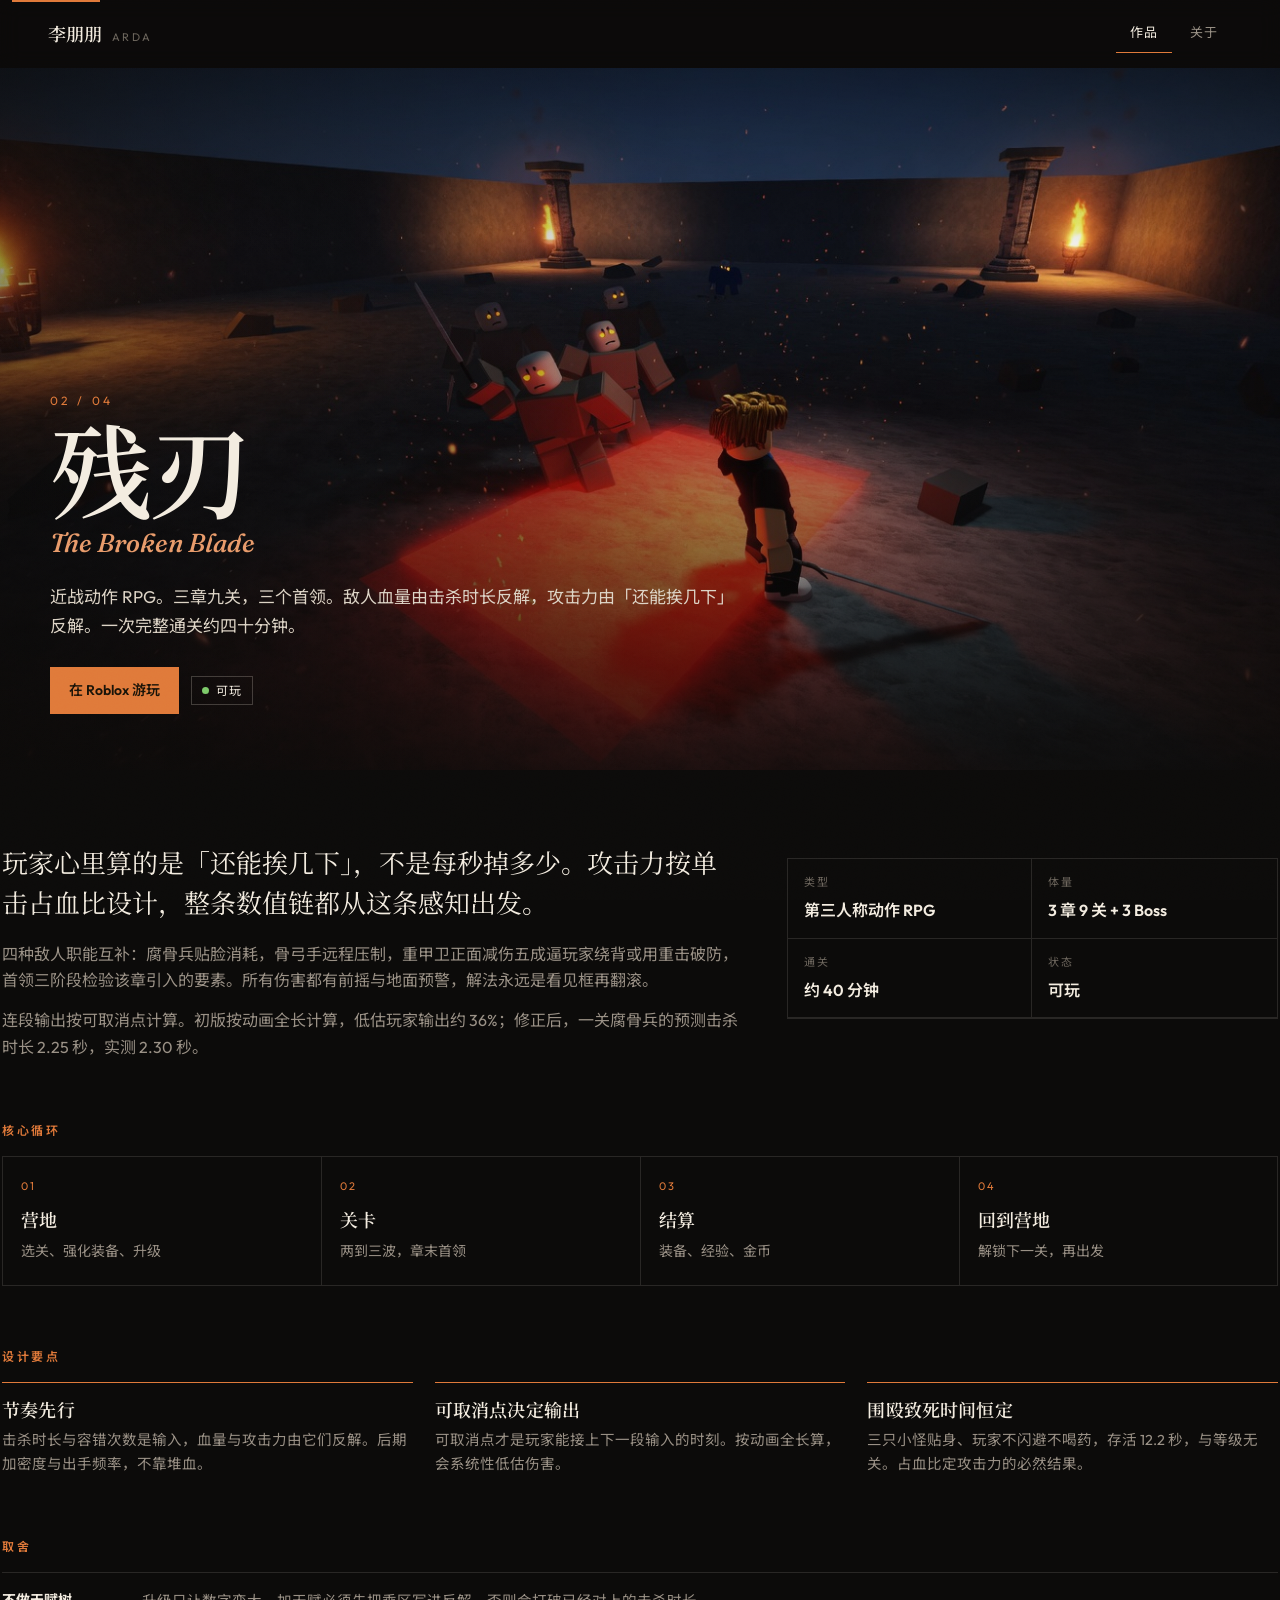
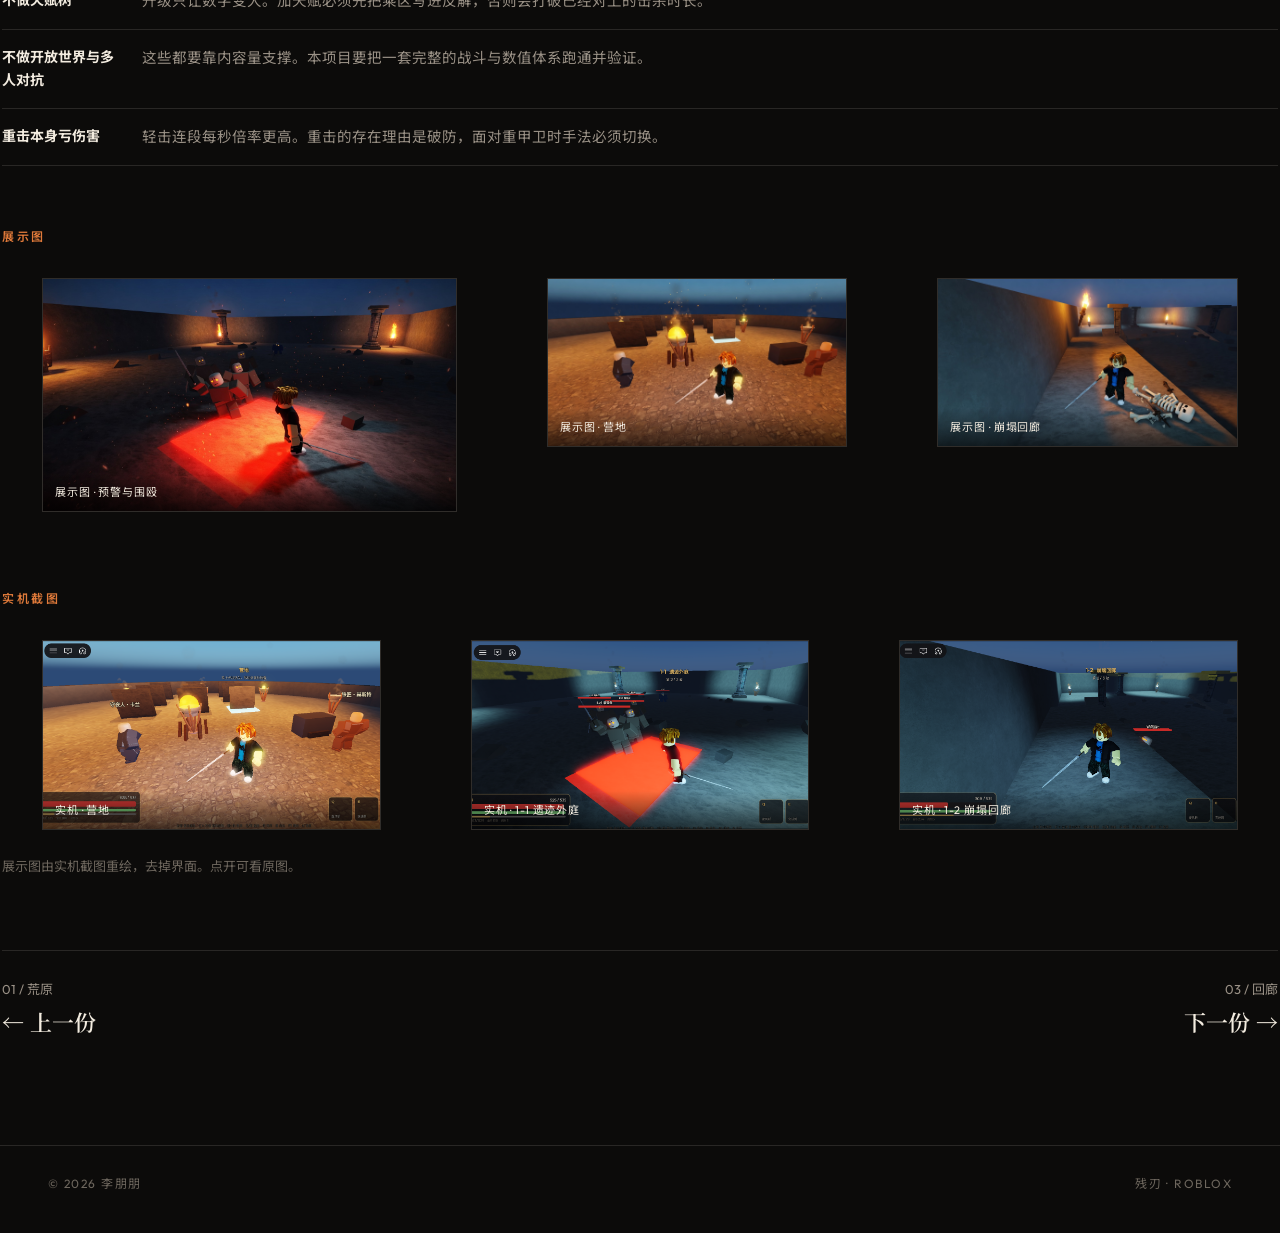
==== games/blade.html @ 86ab89c6 "Add files via upload" ====
<!doctype html>
<html lang="zh-CN" data-world="blade">
<head>
<meta charset="utf-8">
<meta name="viewport" content="width=device-width,initial-scale=1">
<title>残刃 · 李朋朋</title>
<meta name="description" content="《残刃》是一款 Roblox 第三人称动作 RPG。三章九关，敌人数值全部由击杀时长与容错次数反解。">
<meta name="theme-color" content="#0c0b0a">
<link rel="icon" href="../favicon.svg" type="image/svg+xml">
<link rel="preconnect" href="https://fonts.googleapis.com">
<link rel="preconnect" href="https://fonts.gstatic.com" crossorigin>
<link href="https://fonts.googleapis.com/css2?family=Fraunces:ital,opsz,wght@0,9..144,500;0,9..144,600;1,9..144,500&family=Noto+Sans+SC:wght@400;500;600;700&family=Noto+Serif+SC:wght@500;600;700&family=Outfit:wght@400;500;600;700&display=swap" rel="stylesheet">
<link rel="stylesheet" href="../css/site.css">
<script>document.documentElement.classList.add("js")</script>
</head>
<body data-world="blade">
<a class="skip" href="#main">跳到内容</a>
<div class="grain" aria-hidden="true"></div>

<header class="site-head">
  <a class="logo" href="../index.html">
    <span class="cn">李朋朋</span>
    <span class="en">Arda</span>
  </a>
  <nav class="site-nav">
    <a href="../index.html#works" class="on">作品</a>
    <a href="../index.html#about">关于</a>
  </nav>
</header>

<main id="main">
  <section class="hero">
    <div class="shot"><img src="../assets/art/blade-hero.jpg" alt="《残刃》展示图：红色预警上的对峙"></div>
    <div class="veil" aria-hidden="true"></div>
    <div class="hero-copy">
      <span class="no">02 / 04</span>
      <h1>残刃</h1>
      <p class="en">The Broken Blade</p>
      <p class="lede">近战动作 RPG。三章九关，三个首领。敌人血量由击杀时长反解，攻击力由「还能挨几下」反解。一次完整通关约四十分钟。</p>
      <div class="hero-actions">
        <a class="btn solid" href="https://www.roblox.com/games/122308699895226" target="_blank" rel="noopener">在 Roblox 游玩</a>
        <span class="pill live"><i></i>可玩</span>
      </div>
    </div>
  </section>

  <section class="dossier wrap">
    <div class="dossier-grid">
      <div class="reveal">
        <p class="pitch">玩家心里算的是「还能挨几下」，不是每秒掉多少。攻击力按单击占血比设计，整条数值链都从这条感知出发。</p>
        <p class="body-copy">四种敌人职能互补：腐骨兵贴脸消耗，骨弓手远程压制，重甲卫正面减伤五成逼玩家绕背或用重击破防，首领三阶段检验该章引入的要素。所有伤害都有前摇与地面预警，解法永远是看见框再翻滚。</p>
        <p class="body-copy">连段输出按可取消点计算。初版按动画全长计算，低估玩家输出约 36%；修正后，一关腐骨兵的预测击杀时长 2.25 秒，实测 2.30 秒。</p>
      </div>
      <dl class="specs reveal">
        <div><dt>类型</dt><dd>第三人称动作 RPG</dd></div>
        <div><dt>体量</dt><dd>3 章 9 关 + 3 Boss</dd></div>
        <div><dt>通关</dt><dd>约 40 分钟</dd></div>
        <div><dt>状态</dt><dd>可玩</dd></div>
      </dl>
    </div>

    <div class="block reveal">
      <h3>核心循环</h3>
      <ol class="loop">
        <li><b>营地</b><span>选关、强化装备、升级</span></li>
        <li><b>关卡</b><span>两到三波，章末首领</span></li>
        <li><b>结算</b><span>装备、经验、金币</span></li>
        <li><b>回到营地</b><span>解锁下一关，再出发</span></li>
      </ol>
    </div>

    <div class="block reveal">
      <h3>设计要点</h3>
      <div class="pillars">
        <div class="pillar">
          <h4>节奏先行</h4>
          <p>击杀时长与容错次数是输入，血量与攻击力由它们反解。后期加密度与出手频率，不靠堆血。</p>
        </div>
        <div class="pillar">
          <h4>可取消点决定输出</h4>
          <p>可取消点才是玩家能接上下一段输入的时刻。按动画全长算，会系统性低估伤害。</p>
        </div>
        <div class="pillar">
          <h4>围殴致死时间恒定</h4>
          <p>三只小怪贴身、玩家不闪避不喝药，存活 12.2 秒，与等级无关。占血比定攻击力的必然结果。</p>
        </div>
      </div>
    </div>

    <div class="block reveal">
      <h3>取舍</h3>
      <ul class="cuts">
        <li><b>不做天赋树</b><span>升级只让数字变大。加天赋必须先把乘区写进反解，否则会打破已经对上的击杀时长。</span></li>
        <li><b>不做开放世界与多人对抗</b><span>这些都要靠内容量支撑。本项目要把一套完整的战斗与数值体系跑通并验证。</span></li>
        <li><b>重击本身亏伤害</b><span>轻击连段每秒倍率更高。重击的存在理由是破防，面对重甲卫时手法必须切换。</span></li>
      </ul>
    </div>

    <div class="block reveal">
      <h3>展示图</h3>
      <div class="stills three">
        <figure class="frame">
          <img src="../assets/art/blade-hero.jpg" alt="红色预警上的对峙">
          <figcaption>展示图 · 预警与围殴</figcaption>
        </figure>
        <figure class="frame">
          <img src="../assets/art/blade-camp.jpg" alt="海边营地">
          <figcaption>展示图 · 营地</figcaption>
        </figure>
        <figure class="frame">
          <img src="../assets/art/blade-corridor.jpg" alt="走廊里的残局">
          <figcaption>展示图 · 崩塌回廊</figcaption>
        </figure>
      </div>
    </div>

    <div class="block reveal">
      <h3>实机截图</h3>
      <div class="shots">
        <figure class="frame" data-full="../assets/shots/blade-1.png">
          <img src="../assets/shots/blade-1.png" alt="营地：守夜人与铁匠">
          <figcaption>实机 · 营地</figcaption>
        </figure>
        <figure class="frame" data-full="../assets/shots/blade-2.png">
          <img src="../assets/shots/blade-2.png" alt="遗迹外庭，角色踩在红色预警上">
          <figcaption>实机 · 1-1 遗迹外庭</figcaption>
        </figure>
        <figure class="frame" data-full="../assets/shots/blade-3.png">
          <img src="../assets/shots/blade-3.png" alt="崩塌回廊第二波">
          <figcaption>实机 · 1-2 崩塌回廊</figcaption>
        </figure>
      </div>
      <p class="note">展示图由实机截图重绘，去掉界面。点开可看原图。</p>
    </div>

    <nav class="pager">
      <a href="wasteland.html"><span>01 / 荒原</span><strong>← 上一份</strong></a>
      <a href="ward.html"><span>03 / 回廊</span><strong>下一份 →</strong></a>
    </nav>
  </section>
</main>

<footer class="site-foot">
  <span>© <span id="yr">2026</span> 李朋朋</span>
  <span><a href="https://www.roblox.com/games/122308699895226" target="_blank" rel="noopener">残刃 · Roblox</a></span>
</footer>
<script src="../js/site.js"></script>
</body>
</html>
---- css/site.css ----
:root{
  --bg:#0c0b0a;
  --bg-2:#141210;
  --fg:#f3ece0;
  --muted:#9a9186;
  --faint:#6e675e;
  --line:rgba(243,236,224,.12);
  --line-strong:rgba(243,236,224,.22);
  --accent:#e6c36a;
  --serif:"Noto Serif SC","Songti SC","SimSun",Georgia,serif;
  --sans:"Outfit","Noto Sans SC","Segoe UI","PingFang SC","Microsoft YaHei",sans-serif;
  --display:"Fraunces","Noto Serif SC",Georgia,serif;
  --max:1180px;
  --pad:clamp(20px,4vw,48px);
}
[data-world="wasteland"]{--accent:#e6c36a;--accent-2:#9ecb6a}
[data-world="blade"]{--accent:#e07a3a;--accent-2:#f0c14a}
[data-world="ward"]{--accent:#c45c5c;--accent-2:#d4c4a8}
[data-world="delve"]{--accent:#e6b84d;--accent-2:#6db3c9}

*,*::before,*::after{box-sizing:border-box}
html{scroll-behavior:smooth;scroll-padding-top:72px;color-scheme:dark;background:var(--bg);max-width:100%}
body{
  margin:0;background:var(--bg);color:var(--fg);
  font-family:var(--sans);font-size:16px;line-height:1.65;
  -webkit-font-smoothing:antialiased;overflow-x:hidden;
  overflow-wrap:anywhere;max-width:100%;
}
img{display:block;max-width:100%;height:auto}
.world,.hero,.site-head,.intro,.about{max-width:100%}
a{color:inherit;text-decoration:none}
h1,h2,h3,h4{margin:0;font-family:var(--serif);font-weight:600;letter-spacing:.01em;line-height:1.18}
p{margin:0}
button,input{font:inherit}
::selection{background:var(--accent);color:#1a1408}
:focus-visible{outline:2px solid var(--accent);outline-offset:3px}

.skip{
  position:absolute;left:12px;top:-40px;z-index:100;
  background:var(--accent);color:#1a1408;padding:8px 12px;font-weight:600
}
.skip:focus{top:12px}

.grain{
  position:fixed;inset:0;pointer-events:none;z-index:40;opacity:.035;mix-blend-mode:overlay;
  background-image:url("data:image/svg+xml;utf8,<svg xmlns='http://www.w3.org/2000/svg' width='180' height='180'><filter id='n'><feTurbulence type='fractalNoise' baseFrequency='.85' numOctets='4' numOctaves='4' stitchTiles='stitch'/></filter><rect width='100%' height='100%' filter='url(%23n)'/></svg>");
}

.wrap{
  width:min(100%, calc(var(--max) + 2 * var(--pad)));
  padding-inline:var(--pad);
  margin-inline:auto;
}

/* ---------- header ---------- */
.site-head{
  position:sticky;top:0;z-index:50;
  display:flex;align-items:center;justify-content:space-between;gap:16px;
  width:100%;padding:0 var(--pad);height:68px;
  background:rgba(12,11,10,.42);
  backdrop-filter:blur(10px) saturate(1.15);
  border-bottom:1px solid transparent;
  transition:background .35s,border-color .35s
}
.site-head.stuck{
  background:rgba(12,11,10,.82);
  border-bottom-color:var(--line)
}
.logo{display:flex;align-items:baseline;gap:10px;min-width:0}
.logo .cn{font-family:var(--serif);font-size:18px;font-weight:600}
.logo .en{
  font-family:var(--sans);font-size:11px;letter-spacing:.22em;text-transform:uppercase;
  color:var(--faint)
}
.site-nav{display:flex;gap:4px;flex-shrink:0}
.site-nav a{
  padding:8px 14px;font-size:13px;letter-spacing:.08em;color:var(--muted);
  border-bottom:1px solid transparent;transition:color .2s,border-color .2s
}
.site-nav a:hover,.site-nav a.on{color:var(--fg);border-bottom-color:var(--accent)}

/* ---------- intro ---------- */
.intro{padding:88px 0 72px;position:relative}
.kicker{
  font-size:12px;letter-spacing:.28em;text-transform:uppercase;color:var(--accent);
  margin:0 0 22px
}
.intro h1{
  font-size:clamp(42px,8.4vw,108px);letter-spacing:-.03em;line-height:.96;
  font-weight:600
}
.intro h1 em{font-style:italic;font-family:var(--display);color:var(--accent);font-weight:500}
.lede{
  margin-top:28px;max-width:min(38em,100%);color:var(--muted);font-size:clamp(16px,1.6vw,18.5px);
  line-height:1.7
}
.toc{list-style:none;margin:56px 0 0;padding:0;border-top:1px solid var(--line)}
.toc a{
  display:grid;grid-template-columns:52px 1fr auto auto;gap:18px;align-items:baseline;
  padding:18px 4px;border-bottom:1px solid var(--line);
  transition:padding .35s cubic-bezier(.16,1,.3,1),background .3s
}
.toc a:hover{padding-left:14px;background:linear-gradient(90deg,color-mix(in srgb,var(--a,#e6c36a) 10%,transparent),transparent)}
.toc .no{font-size:12px;letter-spacing:.18em;color:var(--a,#e6c36a)}
.toc .ttl{font-family:var(--serif);font-size:clamp(22px,2.6vw,30px)}
.toc .en{font-size:12px;letter-spacing:.14em;text-transform:uppercase;color:var(--faint)}
.toc .genre{font-size:13px;color:var(--muted)}
@media(max-width:720px){
  .toc a{grid-template-columns:40px 1fr;gap:10px 16px}
  .toc .en,.toc .genre{grid-column:2}
}

/* ---------- world posters ---------- */
.world{
  position:relative;min-height:min(88vh,920px);color:#f6f1e8;isolation:isolate;
  display:flex;align-items:flex-end
}
.world .shot{
  position:absolute;inset:0;z-index:0;overflow:hidden
}
.world .shot img{
  width:100%;height:100%;object-fit:cover;transform:scale(1.04);
  transition:transform 1.6s cubic-bezier(.16,1,.3,1);filter:saturate(1.05)
}
.world:hover .shot img{transform:scale(1.1)}
.world .veil{
  position:absolute;inset:0;z-index:1;pointer-events:none;
  background:
    linear-gradient(90deg,rgba(8,7,6,.82) 0%,rgba(8,7,6,.38) 42%,rgba(8,7,6,.08) 72%),
    linear-gradient(180deg,rgba(8,7,6,.45) 0%,transparent 28%,rgba(8,7,6,.55) 100%)
}
.world[data-side="right"] .veil{
  background:
    linear-gradient(270deg,rgba(8,7,6,.84) 0%,rgba(8,7,6,.38) 42%,rgba(8,7,6,.08) 72%),
    linear-gradient(180deg,rgba(8,7,6,.45) 0%,transparent 28%,rgba(8,7,6,.55) 100%)
}
.world-copy{
  position:relative;z-index:2;padding:clamp(32px,6vh,72px) var(--pad) clamp(40px,7vh,80px);
  width:min(560px,100%);
}
.world[data-side="right"] .world-copy{margin-left:auto;text-align:right}
.world .no{
  display:block;font-size:12px;letter-spacing:.28em;color:var(--accent);margin-bottom:14px
}
.world h2{font-size:clamp(44px,7vw,88px);letter-spacing:-.03em;line-height:.92}
.world .en{
  display:block;margin-top:10px;font-family:var(--display);font-style:italic;
  font-size:clamp(16px,2vw,22px);color:color-mix(in srgb,var(--accent) 70%,#fff);font-weight:500
}
.world .one{margin-top:22px;font-size:16.5px;line-height:1.65;color:#ddd4c6;max-width:34em}
.world[data-side="right"] .one{margin-left:auto}
.world .meta{
  display:flex;flex-wrap:wrap;gap:10px 18px;align-items:center;margin-top:28px;
  font-size:13px;letter-spacing:.06em;color:var(--muted)
}
.world[data-side="right"] .meta{justify-content:flex-end}
.pill{
  display:inline-flex;align-items:center;gap:7px;
  border:1px solid var(--line-strong);padding:4px 10px;font-size:12px;letter-spacing:.08em
}
.pill i{width:7px;height:7px;border-radius:50%;background:var(--accent);display:block}
.pill.live i{background:#7dca6a}
.pill.wait i{background:#d4a24a}
.enter{
  display:inline-flex;align-items:center;gap:10px;margin-top:26px;
  font-size:14px;font-weight:600;letter-spacing:.08em;
  border-bottom:1px solid var(--accent);padding-bottom:4px;color:var(--fg)
}
.world[data-side="right"] .enter{flex-direction:row-reverse}
.enter:hover{gap:14px;transition:gap .25s}

/* ---------- about ---------- */
.about{padding:96px 0 40px;border-top:1px solid var(--line)}
.about h2{font-size:clamp(32px,5vw,56px);margin-bottom:8px}
.about-grid{display:grid;grid-template-columns:1.15fr .85fr;gap:48px;margin-top:36px;align-items:start}
.about p{color:var(--muted);font-size:16.5px}
.about p + p{margin-top:16px}
.method{list-style:none;margin:0;padding:0;border-top:1px solid var(--line)}
.method li{
  display:grid;grid-template-columns:36px 1fr;gap:14px;padding:14px 0;
  border-bottom:1px solid var(--line);font-size:15px
}
.method b{color:var(--accent);font-weight:600;font-size:12px;letter-spacing:.12em;padding-top:3px}
.contact-row{display:flex;flex-wrap:wrap;gap:12px;margin-top:28px}
.btn{
  display:inline-flex;align-items:center;gap:8px;
  padding:11px 18px;border:1px solid var(--line-strong);font-size:14px;font-weight:600;
  transition:background .2s,border-color .2s,color .2s
}
.btn:hover{background:var(--fg);color:var(--bg);border-color:var(--fg)}
.btn.solid{background:var(--accent);color:#1a1408;border-color:var(--accent)}
.btn.solid:hover{filter:brightness(1.08);background:var(--accent);color:#1a1408}
.btn.ghost{opacity:.62;pointer-events:none;cursor:default}

footer.site-foot{
  padding:28px var(--pad) 40px;margin-top:64px;border-top:1px solid var(--line);
  display:flex;justify-content:space-between;gap:16px;flex-wrap:wrap;
  font-size:12px;letter-spacing:.12em;text-transform:uppercase;color:var(--faint)
}
footer.site-foot a:hover{color:var(--fg)}

/* ---------- detail hero ---------- */
.hero{
  position:relative;min-height:min(78vh,820px);display:flex;align-items:flex-end;isolation:isolate
}
.hero .shot{position:absolute;inset:0;z-index:0}
.hero .shot img{width:100%;height:100%;object-fit:cover}
.hero .veil{
  position:absolute;inset:0;z-index:1;
  background:
    linear-gradient(180deg,rgba(12,11,10,.55) 0%,transparent 28%,rgba(12,11,10,.82) 100%),
    linear-gradient(90deg,rgba(12,11,10,.45),transparent 55%)
}
.hero-copy{
  position:relative;z-index:2;
  width:min(100%, calc(var(--max) + 2 * var(--pad)));
  padding:0 var(--pad) 56px;margin-inline:auto
}
.hero-copy .no{font-size:12px;letter-spacing:.28em;color:var(--accent)}
.hero-copy h1{font-size:clamp(48px,8vw,104px);letter-spacing:-.03em;margin-top:8px;line-height:.92}
.hero-copy .en{
  font-family:var(--display);font-style:italic;font-size:clamp(18px,2.2vw,26px);
  color:color-mix(in srgb,var(--accent) 75%,#fff);margin-top:8px;font-weight:500
}
.hero-copy .lede{margin-top:18px;max-width:40em;color:#ddd4c6;font-size:17px}
.hero-actions{display:flex;flex-wrap:wrap;gap:12px;margin-top:26px;align-items:center}

/* ---------- dossier ---------- */
.dossier{padding:72px 0 40px}
.dossier-grid{display:grid;grid-template-columns:1.2fr .8fr;gap:48px;align-items:start}
.dossier-grid > *{min-width:0}
.pitch{font-family:var(--serif);font-size:clamp(20px,2.2vw,26px);line-height:1.55}
.body-copy{margin-top:18px;color:var(--muted);font-size:16px}
.body-copy + .body-copy{margin-top:14px}
.specs{display:grid;grid-template-columns:1fr 1fr;border:1px solid var(--line)}
.specs div{padding:14px 16px;border-right:1px solid var(--line);border-bottom:1px solid var(--line)}
.specs div:nth-child(2n){border-right:0}
.specs dt{font-size:11px;letter-spacing:.16em;text-transform:uppercase;color:var(--faint)}
.specs dd{margin:6px 0 0;font-size:16px;font-weight:600}

.block{margin-top:64px}
.block h3{
  font-family:var(--sans);font-size:12px;letter-spacing:.22em;text-transform:uppercase;
  color:var(--accent);font-weight:600;margin-bottom:18px
}

.loop{list-style:none;margin:0;padding:0;display:grid;grid-template-columns:repeat(4,1fr);counter-reset:lp}
.loop li{
  padding:20px 18px 22px;border:1px solid var(--line);border-right:0;position:relative
}
.loop li:last-child{border-right:1px solid var(--line)}
.loop li::before{
  counter-increment:lp;content:counter(lp,decimal-leading-zero);
  display:block;font-size:11px;letter-spacing:.16em;color:var(--accent);margin-bottom:10px
}
.loop b{display:block;font-family:var(--serif);font-size:18px;font-weight:600;margin-bottom:6px}
.loop span{display:block;color:var(--muted);font-size:14px;line-height:1.55}

.pillars{display:grid;grid-template-columns:repeat(3,1fr);gap:22px}
.pillar{border-top:1px solid var(--accent);padding-top:16px}
.pillar h4{font-size:18px;margin-bottom:8px}
.pillar p{color:var(--muted);font-size:14.5px}

.cuts{list-style:none;margin:0;padding:0;border-top:1px solid var(--line)}
.cuts li{padding:16px 0;border-bottom:1px solid var(--line);display:grid;grid-template-columns:120px 1fr;gap:20px}
.cuts b{font-size:14px;color:var(--fg)}
.cuts span{color:var(--muted);font-size:14.5px}

.stills,.shots{display:grid;grid-template-columns:repeat(3,1fr);gap:10px}
.stills{grid-template-columns:1.4fr 1fr}
.stills.three{grid-template-columns:1.3fr 1fr 1fr}
.frame{
  position:relative;overflow:hidden;background:var(--bg-2);aspect-ratio:16/9;cursor:zoom-in;
  border:1px solid var(--line)
}
.frame img{width:100%;height:100%;object-fit:cover;transition:transform .7s cubic-bezier(.16,1,.3,1)}
.frame:hover img{transform:scale(1.05)}
.frame figcaption{
  position:absolute;left:0;right:0;bottom:0;padding:10px 12px;
  font-size:11px;letter-spacing:.08em;color:#f3ece0;
  background:linear-gradient(transparent,rgba(0,0,0,.65))
}
.note{margin-top:10px;font-size:13px;color:var(--faint)}

.pager{
  display:flex;justify-content:space-between;gap:16px;margin-top:72px;
  padding-top:28px;border-top:1px solid var(--line)
}
.pager a{display:flex;flex-direction:column;gap:4px;color:var(--muted);font-size:13px}
.pager a:last-child{text-align:right;margin-left:auto}
.pager a strong{font-family:var(--serif);font-size:22px;color:var(--fg);font-weight:600}
.pager a:hover strong{color:var(--accent)}

/* ---------- lightbox ---------- */
.lb{
  position:fixed;inset:0;z-index:80;background:rgba(6,5,4,.92);
  display:none;align-items:center;justify-content:center;padding:28px
}
.lb.open{display:flex}
.lb img{max-width:min(1200px,92vw);max-height:86vh;box-shadow:0 30px 80px rgba(0,0,0,.5)}
.lb .cap{position:absolute;bottom:18px;left:0;right:0;text-align:center;color:var(--muted);font-size:13px}
.lb .x,.lb .arr{
  position:absolute;background:transparent;border:1px solid var(--line-strong);color:var(--fg);
  width:42px;height:42px;cursor:pointer
}
.lb .x{top:18px;right:18px;font-size:20px}
.lb .arr{top:50%;transform:translateY(-50%);font-size:22px}
.lb .prev{left:18px}
.lb .next{right:18px}
.lb .x:hover,.lb .arr:hover{background:var(--fg);color:var(--bg)}

/* ---------- reveal ---------- */
.js .reveal{opacity:0;transform:translateY(22px);transition:opacity .8s cubic-bezier(.16,1,.3,1),transform .8s cubic-bezier(.16,1,.3,1)}
.js .reveal.in{opacity:1;transform:none}

@media(max-width:900px){
  .about-grid,.dossier-grid{grid-template-columns:1fr;gap:28px}
  .loop{grid-template-columns:1fr 1fr}
  .loop li:nth-child(2n){border-right:1px solid var(--line)}
  .pillars{grid-template-columns:1fr}
  .stills,.stills.three,.shots{grid-template-columns:1fr}
  .world[data-side="right"] .world-copy{margin-left:0;text-align:left}
  .world[data-side="right"] .one{margin-left:0}
  .world[data-side="right"] .meta{justify-content:flex-start}
  .world[data-side="right"] .enter{flex-direction:row}
  .world[data-side="right"] .veil,.world .veil{
    background:
      linear-gradient(180deg,rgba(8,7,6,.15) 0%,rgba(8,7,6,.2) 40%,rgba(8,7,6,.82) 100%)
  }
  .cuts li{grid-template-columns:1fr;gap:6px}
}
@media(max-width:560px){
  :root{--pad:16px}
  .intro{padding-top:48px}
  .loop{grid-template-columns:1fr}
  .loop li{border-right:1px solid var(--line)}
  .site-head{gap:6px;padding:0 12px;height:52px}
  .logo .en{display:none}
  .site-nav a{padding:7px 8px;font-size:13px}
  .specs{grid-template-columns:1fr}
  .specs div{border-right:0}
  .world{min-height:min(82vh,680px)}
  .hero{min-height:min(72vh,640px)}
  .hero-copy{padding-bottom:36px}
  .hero-copy .lede,.world .one,.pitch{font-size:15.5px}
}
@media (prefers-reduced-motion:reduce){
  *{animation:none !important;transition-duration:.01ms !important}
  .reveal{opacity:1;transform:none}
  html{scroll-behavior:auto}
  .world .shot img,.frame img{transform:none !important}
}
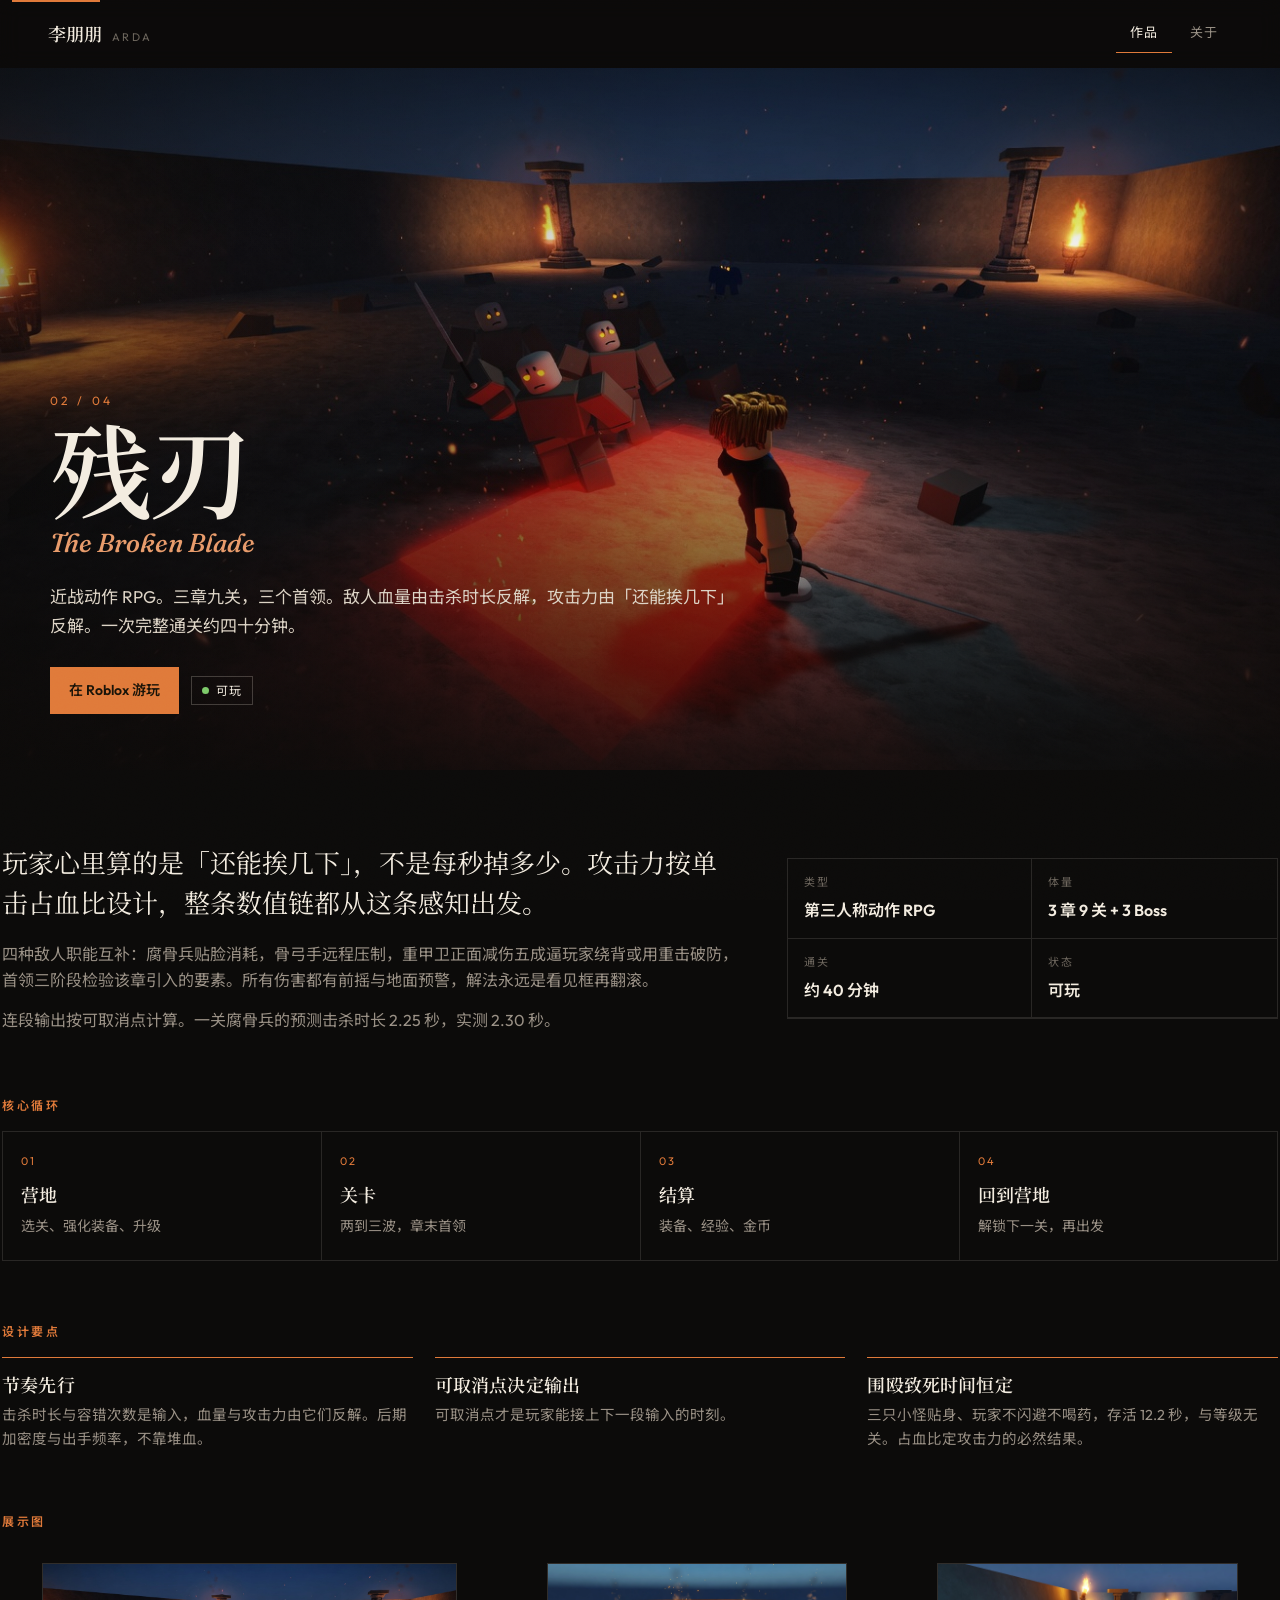
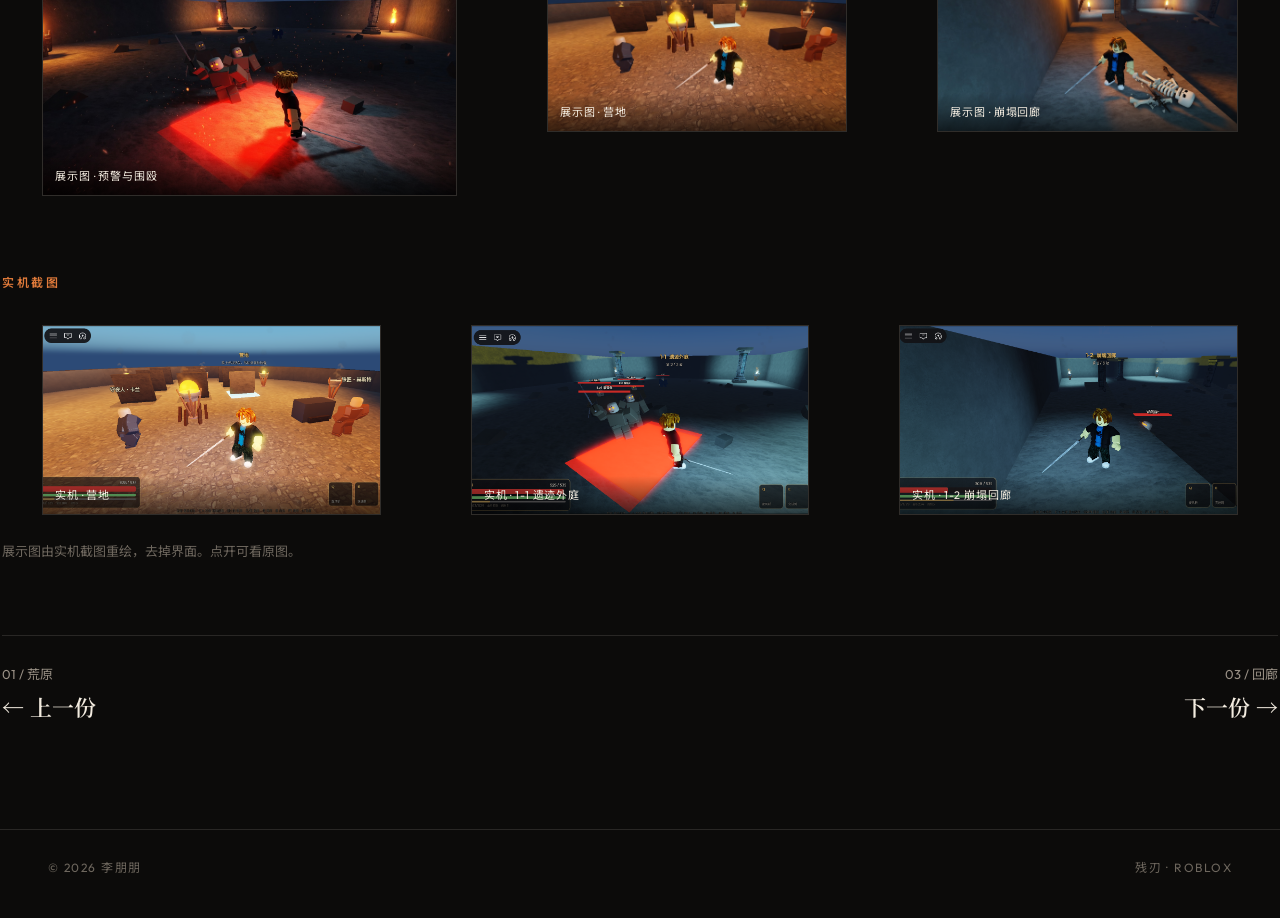
==== commit 42990647: "Add files via upload" ====
--- a/games/blade.html
+++ b/games/blade.html
@@ -49,7 +49,7 @@
       <div class="reveal">
         <p class="pitch">玩家心里算的是「还能挨几下」，不是每秒掉多少。攻击力按单击占血比设计，整条数值链都从这条感知出发。</p>
         <p class="body-copy">四种敌人职能互补：腐骨兵贴脸消耗，骨弓手远程压制，重甲卫正面减伤五成逼玩家绕背或用重击破防，首领三阶段检验该章引入的要素。所有伤害都有前摇与地面预警，解法永远是看见框再翻滚。</p>
-        <p class="body-copy">连段输出按可取消点计算。初版按动画全长计算，低估玩家输出约 36%；修正后，一关腐骨兵的预测击杀时长 2.25 秒，实测 2.30 秒。</p>
+        <p class="body-copy">连段输出按可取消点计算。一关腐骨兵的预测击杀时长 2.25 秒，实测 2.30 秒。</p>
       </div>
       <dl class="specs reveal">
         <div><dt>类型</dt><dd>第三人称动作 RPG</dd></div>
@@ -78,22 +78,13 @@
         </div>
         <div class="pillar">
           <h4>可取消点决定输出</h4>
-          <p>可取消点才是玩家能接上下一段输入的时刻。按动画全长算，会系统性低估伤害。</p>
+          <p>可取消点才是玩家能接上下一段输入的时刻。</p>
         </div>
         <div class="pillar">
           <h4>围殴致死时间恒定</h4>
           <p>三只小怪贴身、玩家不闪避不喝药，存活 12.2 秒，与等级无关。占血比定攻击力的必然结果。</p>
         </div>
       </div>
-    </div>
-
-    <div class="block reveal">
-      <h3>取舍</h3>
-      <ul class="cuts">
-        <li><b>不做天赋树</b><span>升级只让数字变大。加天赋必须先把乘区写进反解，否则会打破已经对上的击杀时长。</span></li>
-        <li><b>不做开放世界与多人对抗</b><span>这些都要靠内容量支撑。本项目要把一套完整的战斗与数值体系跑通并验证。</span></li>
-        <li><b>重击本身亏伤害</b><span>轻击连段每秒倍率更高。重击的存在理由是破防，面对重甲卫时手法必须切换。</span></li>
-      </ul>
     </div>
 
     <div class="block reveal">
--- a/css/site.css
+++ b/css/site.css
@@ -172,15 +172,14 @@
 /* ---------- about ---------- */
 .about{padding:96px 0 40px;border-top:1px solid var(--line)}
 .about h2{font-size:clamp(32px,5vw,56px);margin-bottom:8px}
-.about-grid{display:grid;grid-template-columns:1.15fr .85fr;gap:48px;margin-top:36px;align-items:start}
-.about p{color:var(--muted);font-size:16.5px}
-.about p + p{margin-top:16px}
-.method{list-style:none;margin:0;padding:0;border-top:1px solid var(--line)}
-.method li{
-  display:grid;grid-template-columns:36px 1fr;gap:14px;padding:14px 0;
-  border-bottom:1px solid var(--line);font-size:15px
-}
-.method b{color:var(--accent);font-weight:600;font-size:12px;letter-spacing:.12em;padding-top:3px}
+.contact-list{list-style:none;margin:36px 0 0;padding:0;max-width:560px;border-top:1px solid var(--line)}
+.contact-list a{
+  display:flex;justify-content:space-between;align-items:baseline;gap:16px;
+  padding:16px 0;border-bottom:1px solid var(--line);font-size:15px
+}
+.contact-list span{color:var(--muted)}
+.contact-list b{font-weight:600;font-size:15px}
+.contact-list a:hover b{color:var(--accent)}
 .contact-row{display:flex;flex-wrap:wrap;gap:12px;margin-top:28px}
 .btn{
   display:inline-flex;align-items:center;gap:8px;
@@ -261,11 +260,6 @@
 .pillar h4{font-size:18px;margin-bottom:8px}
 .pillar p{color:var(--muted);font-size:14.5px}
 
-.cuts{list-style:none;margin:0;padding:0;border-top:1px solid var(--line)}
-.cuts li{padding:16px 0;border-bottom:1px solid var(--line);display:grid;grid-template-columns:120px 1fr;gap:20px}
-.cuts b{font-size:14px;color:var(--fg)}
-.cuts span{color:var(--muted);font-size:14.5px}
-
 .stills,.shots{display:grid;grid-template-columns:repeat(3,1fr);gap:10px}
 .stills{grid-template-columns:1.4fr 1fr}
 .stills.three{grid-template-columns:1.3fr 1fr 1fr}
@@ -314,7 +308,7 @@
 .js .reveal.in{opacity:1;transform:none}
 
 @media(max-width:900px){
-  .about-grid,.dossier-grid{grid-template-columns:1fr;gap:28px}
+  .dossier-grid{grid-template-columns:1fr;gap:28px}
   .loop{grid-template-columns:1fr 1fr}
   .loop li:nth-child(2n){border-right:1px solid var(--line)}
   .pillars{grid-template-columns:1fr}
@@ -327,7 +321,6 @@
     background:
       linear-gradient(180deg,rgba(8,7,6,.15) 0%,rgba(8,7,6,.2) 40%,rgba(8,7,6,.82) 100%)
   }
-  .cuts li{grid-template-columns:1fr;gap:6px}
 }
 @media(max-width:560px){
   :root{--pad:16px}
@@ -343,6 +336,7 @@
   .hero{min-height:min(72vh,640px)}
   .hero-copy{padding-bottom:36px}
   .hero-copy .lede,.world .one,.pitch{font-size:15.5px}
+  .contact-list a{flex-direction:column;gap:4px;align-items:flex-start}
 }
 @media (prefers-reduced-motion:reduce){
   *{animation:none !important;transition-duration:.01ms !important}
